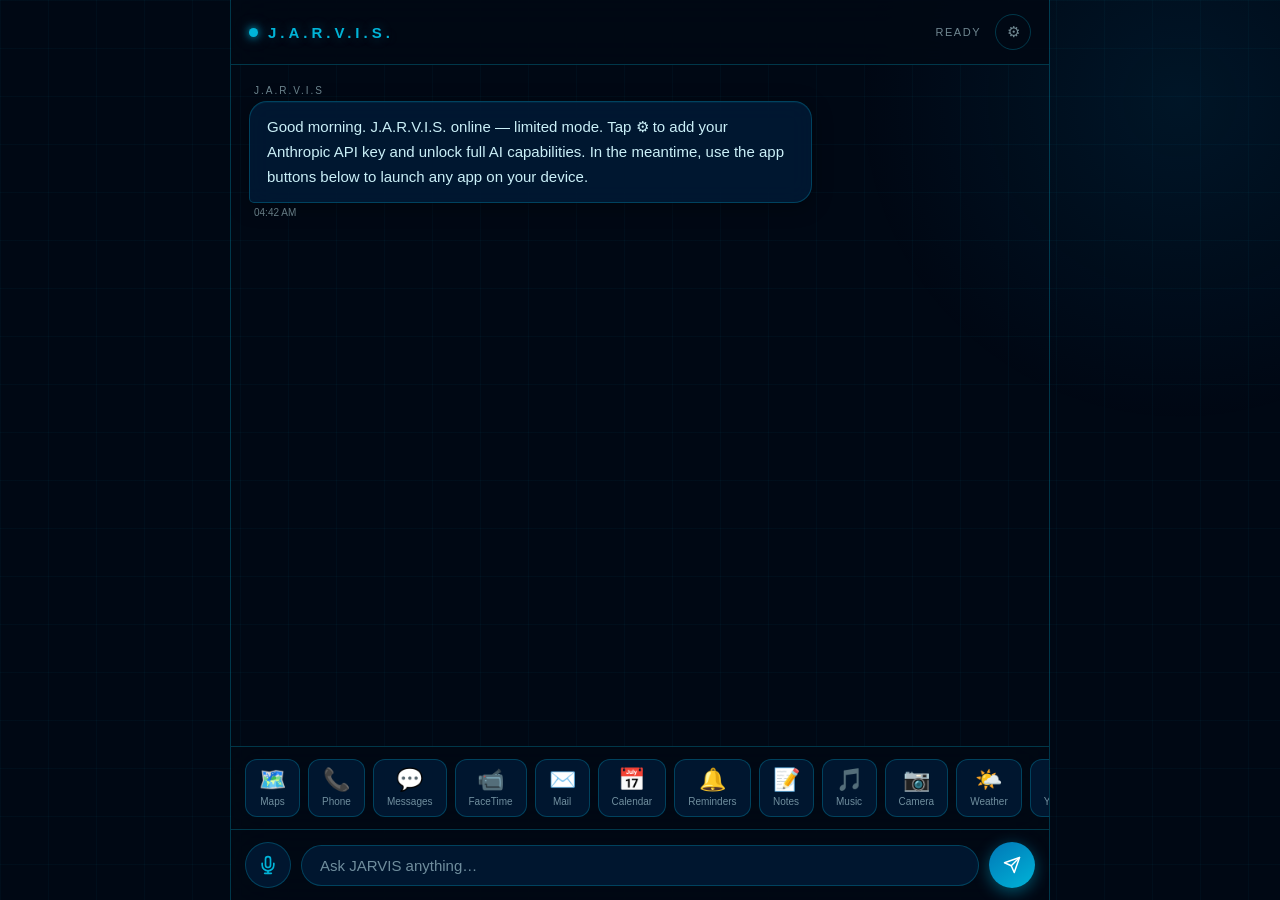
==== assistant/index.html @ 8dcc6b73 "Add JARVIS cross-device AI assistant PWA Adds a full Jarvis-inspired AI personal assistant at /assis" ====
<!DOCTYPE html>
<html lang="en">
<head>
  <meta charset="UTF-8">
  <meta name="viewport" content="width=device-width, initial-scale=1.0, viewport-fit=cover">

  <!-- iOS PWA -->
  <meta name="apple-mobile-web-app-capable" content="yes">
  <meta name="apple-mobile-web-app-status-bar-style" content="black-translucent">
  <meta name="apple-mobile-web-app-title" content="JARVIS">
  <link rel="apple-touch-icon" href="icons/icon.svg">

  <!-- PWA -->
  <link rel="manifest" href="manifest.json">
  <meta name="theme-color" content="#000814">
  <meta name="description" content="Your personal AI assistant — powered by Claude. Works on iPhone, iPad, and MacBook.">

  <title>J.A.R.V.I.S. — AI Assistant</title>
  <link rel="stylesheet" href="css/jarvis.css">
</head>
<body>
<div id="app">

  <!-- ── Header ── -->
  <header id="header">
    <div class="header-left">
      <div class="status-orb" id="status-orb"></div>
      <span class="brand">J.A.R.V.I.S.</span>
    </div>
    <div class="header-right">
      <span id="status-text">Ready</span>
      <button class="icon-btn" id="settings-btn" aria-label="Settings">⚙</button>
    </div>
  </header>

  <!-- ── Chat ── -->
  <main id="chat-area" role="log" aria-live="polite" aria-label="Conversation">
    <div id="messages"></div>
  </main>

  <!-- ── Quick App Launcher ── -->
  <section id="quick-apps" aria-label="Quick app launcher">
    <div class="apps-scroll">

      <button class="app-btn" data-app="maps">
        <span class="app-icon">🗺️</span>
        <span class="app-label">Maps</span>
      </button>

      <button class="app-btn" data-app="phone">
        <span class="app-icon">📞</span>
        <span class="app-label">Phone</span>
      </button>

      <button class="app-btn" data-app="messages">
        <span class="app-icon">💬</span>
        <span class="app-label">Messages</span>
      </button>

      <button class="app-btn" data-app="facetime">
        <span class="app-icon">📹</span>
        <span class="app-label">FaceTime</span>
      </button>

      <button class="app-btn" data-app="mail">
        <span class="app-icon">✉️</span>
        <span class="app-label">Mail</span>
      </button>

      <button class="app-btn" data-app="calendar">
        <span class="app-icon">📅</span>
        <span class="app-label">Calendar</span>
      </button>

      <button class="app-btn" data-app="reminders">
        <span class="app-icon">🔔</span>
        <span class="app-label">Reminders</span>
      </button>

      <button class="app-btn" data-app="notes">
        <span class="app-icon">📝</span>
        <span class="app-label">Notes</span>
      </button>

      <button class="app-btn" data-app="music">
        <span class="app-icon">🎵</span>
        <span class="app-label">Music</span>
      </button>

      <button class="app-btn" data-app="camera">
        <span class="app-icon">📷</span>
        <span class="app-label">Camera</span>
      </button>

      <button class="app-btn" data-app="weather">
        <span class="app-icon">🌤️</span>
        <span class="app-label">Weather</span>
      </button>

      <button class="app-btn" data-app="youtube">
        <span class="app-icon">▶️</span>
        <span class="app-label">YouTube</span>
      </button>

      <button class="app-btn" data-app="spotify">
        <span class="app-icon">🎧</span>
        <span class="app-label">Spotify</span>
      </button>

      <button class="app-btn" data-app="instagram">
        <span class="app-icon">📸</span>
        <span class="app-label">Instagram</span>
      </button>

      <button class="app-btn" data-app="settings">
        <span class="app-icon">⚙️</span>
        <span class="app-label">Settings</span>
      </button>

    </div>
  </section>

  <!-- ── Input bar ── -->
  <footer id="input-area">
    <button class="voice-btn" id="voice-btn" aria-label="Voice input">
      <svg viewBox="0 0 24 24" fill="none" stroke="currentColor" stroke-width="2" stroke-linecap="round" stroke-linejoin="round">
        <path d="M12 2a3 3 0 0 1 3 3v7a3 3 0 0 1-6 0V5a3 3 0 0 1 3-3z"/>
        <path d="M19 10v2a7 7 0 0 1-14 0v-2"/>
        <line x1="12" y1="19" x2="12" y2="22"/>
        <line x1="8"  y1="22" x2="16" y2="22"/>
      </svg>
    </button>

    <input type="text" id="text-input"
           placeholder="Ask JARVIS anything…"
           autocomplete="off"
           autocorrect="off"
           autocapitalize="sentences"
           spellcheck="true"
           enterkeyhint="send"
           aria-label="Message input">

    <button class="send-btn" id="send-btn" aria-label="Send">
      <svg viewBox="0 0 24 24" fill="none" stroke="currentColor" stroke-width="2" stroke-linecap="round" stroke-linejoin="round">
        <line x1="22" y1="2" x2="11" y2="13"/>
        <polygon points="22 2 15 22 11 13 2 9 22 2"/>
      </svg>
    </button>
  </footer>

</div><!-- #app -->

<!-- ── Settings modal ── -->
<div id="settings-modal" class="modal hidden" role="dialog" aria-modal="true" aria-label="Settings">
  <div class="modal-content">
    <div class="modal-handle"></div>
    <h2>Configuration</h2>
    <p class="modal-desc">
      Your API key is stored only on this device — it is never sent anywhere except directly to Anthropic's servers.
      Get a key at <strong>console.anthropic.com</strong>.
    </p>

    <label>
      Anthropic API Key
      <input type="password" id="api-key-input" placeholder="sk-ant-api03-…" autocomplete="off">
    </label>

    <label>
      Your Name
      <input type="text" id="user-name-input" placeholder="e.g. Tony" autocomplete="given-name">
    </label>

    <label>
      Assistant Voice
      <select id="voice-select">
        <option value="">System Default</option>
      </select>
    </label>

    <div class="modal-actions">
      <button id="save-settings-btn"  class="primary-btn">Save</button>
      <button id="close-settings-btn" class="ghost-btn">Cancel</button>
    </div>
  </div>
</div>

<!-- ── Listening overlay ── -->
<div id="listening-overlay" class="hidden" role="status" aria-live="assertive">
  <div class="listening-content">
    <div class="voice-orb">
      <div class="ring ring-1"></div>
      <div class="ring ring-2"></div>
      <div class="ring ring-3"></div>
      <div class="core"></div>
    </div>
    <p id="interim-text">Listening…</p>
    <button id="stop-listening-btn">Stop</button>
  </div>
</div>

<script src="js/main.js"></script>
</body>
</html>
---- assistant/css/jarvis.css ----
:root {
  --bg:           #000814;
  --bg-glass:     rgba(0, 8, 20, 0.88);
  --panel:        rgba(0, 30, 60, 0.72);
  --primary:      #00b4d8;
  --primary-dim:  rgba(0, 180, 216, 0.35);
  --secondary:    #0077b6;
  --accent:       #90e0ef;
  --gold:         #ffd166;
  --text:         #caf0f8;
  --text-dim:     rgba(202, 240, 248, 0.55);
  --border:       rgba(0, 180, 216, 0.28);
  --danger:       #ef233c;
  --success:      #06d6a0;
  --radius:       18px;
  --radius-sm:    12px;
  --safe-t:       env(safe-area-inset-top,    0px);
  --safe-b:       env(safe-area-inset-bottom, 0px);
  --safe-l:       env(safe-area-inset-left,   0px);
  --safe-r:       env(safe-area-inset-right,  0px);
}

/* ── Reset ── */
*, *::before, *::after { margin: 0; padding: 0; box-sizing: border-box; }
html, body { height: 100%; overflow: hidden; }

body {
  background: var(--bg);
  color: var(--text);
  font-family: -apple-system, BlinkMacSystemFont, 'SF Pro Text', 'Segoe UI', sans-serif;
  -webkit-font-smoothing: antialiased;
  -webkit-tap-highlight-color: transparent;
  -webkit-touch-callout: none;
}

/* Subtle hex grid background */
body::before {
  content: '';
  position: fixed;
  inset: 0;
  background-image:
    linear-gradient(rgba(0, 180, 216, 0.04) 1px, transparent 1px),
    linear-gradient(90deg, rgba(0, 180, 216, 0.04) 1px, transparent 1px);
  background-size: 48px 48px;
  pointer-events: none;
  z-index: 0;
}

/* Drifting ambient orb */
body::after {
  content: '';
  position: fixed;
  width: 700px;
  height: 700px;
  border-radius: 50%;
  background: radial-gradient(circle, rgba(0, 119, 182, 0.12) 0%, transparent 65%);
  top: -250px;
  right: -250px;
  animation: drift 25s ease-in-out infinite;
  pointer-events: none;
  z-index: 0;
}

@keyframes drift {
  0%,100% { transform: translate(0,  0  ); }
  25%      { transform: translate(-60px, 120px); }
  50%      { transform: translate(-110px, 60px); }
  75%      { transform: translate(-30px, -40px); }
}

/* ── App Shell ── */
#app {
  position: relative;
  z-index: 1;
  height: 100vh;
  height: 100dvh;
  display: flex;
  flex-direction: column;
  max-width: 820px;
  margin: 0 auto;
}

/* ── Header ── */
#header {
  display: flex;
  align-items: center;
  justify-content: space-between;
  padding: calc(var(--safe-t) + 14px) calc(var(--safe-r) + 18px) 14px calc(var(--safe-l) + 18px);
  background: var(--bg-glass);
  backdrop-filter: blur(24px);
  -webkit-backdrop-filter: blur(24px);
  border-bottom: 1px solid var(--border);
  flex-shrink: 0;
}

.header-left { display: flex; align-items: center; gap: 10px; }
.header-right { display: flex; align-items: center; gap: 14px; }

.status-orb {
  width: 9px;
  height: 9px;
  border-radius: 50%;
  background: var(--primary);
  box-shadow: 0 0 8px var(--primary), 0 0 16px var(--primary-dim);
  animation: pulseOrb 2.4s ease-in-out infinite;
  flex-shrink: 0;
}
.status-orb.thinking {
  background: var(--gold);
  box-shadow: 0 0 8px var(--gold), 0 0 20px rgba(255,209,102,0.5);
  animation: pulseOrb 0.5s ease-in-out infinite;
}
.status-orb.error {
  background: var(--danger);
  box-shadow: 0 0 8px var(--danger);
  animation: none;
}
.status-orb.listening {
  background: var(--danger);
  box-shadow: 0 0 8px var(--danger), 0 0 20px rgba(239,35,60,0.5);
  animation: pulseOrb 0.6s ease-in-out infinite;
}

@keyframes pulseOrb {
  0%,100% { transform: scale(1);   opacity: 1;   }
  50%      { transform: scale(1.4); opacity: 0.65; }
}

.brand {
  font-size: 15px;
  font-weight: 700;
  letter-spacing: 4px;
  color: var(--primary);
  text-shadow: 0 0 12px var(--primary-dim);
  font-variant: small-caps;
}

#status-text {
  font-size: 11px;
  color: var(--text-dim);
  letter-spacing: 1.5px;
  text-transform: uppercase;
}

.icon-btn {
  width: 36px;
  height: 36px;
  border-radius: 50%;
  background: none;
  border: 1px solid var(--border);
  color: var(--text-dim);
  font-size: 15px;
  cursor: pointer;
  display: flex;
  align-items: center;
  justify-content: center;
  transition: border-color 0.2s, color 0.2s, box-shadow 0.2s;
}
.icon-btn:hover, .icon-btn:active {
  border-color: var(--primary);
  color: var(--primary);
  box-shadow: 0 0 10px var(--primary-dim);
}

/* ── Chat Area ── */
#chat-area {
  flex: 1;
  overflow-y: auto;
  overflow-x: hidden;
  padding: 20px 18px;
  display: flex;
  flex-direction: column;
  gap: 14px;
  -webkit-overflow-scrolling: touch;
  scroll-behavior: smooth;
}
#chat-area::-webkit-scrollbar { width: 3px; }
#chat-area::-webkit-scrollbar-track { background: transparent; }
#chat-area::-webkit-scrollbar-thumb { background: var(--border); border-radius: 2px; }

/* ── Messages ── */
.message {
  display: flex;
  flex-direction: column;
  max-width: 86%;
  animation: msgIn 0.28s cubic-bezier(0.34,1.3,0.64,1);
}
@keyframes msgIn {
  from { opacity: 0; transform: translateY(12px) scale(0.97); }
  to   { opacity: 1; transform: translateY(0)   scale(1);    }
}

.message.user      { align-self: flex-end;   align-items: flex-end;   }
.message.assistant { align-self: flex-start;  align-items: flex-start; }
.message.system    { align-self: center;      align-items: center; max-width: 100%; }

.msg-label {
  font-size: 10px;
  letter-spacing: 2px;
  text-transform: uppercase;
  color: var(--text-dim);
  margin-bottom: 5px;
  padding: 0 5px;
}

.msg-bubble {
  padding: 13px 17px;
  border-radius: var(--radius);
  font-size: 15px;
  line-height: 1.65;
  word-break: break-word;
}

.message.user .msg-bubble {
  background: linear-gradient(145deg, var(--secondary), var(--primary));
  border-bottom-right-radius: 5px;
  color: #fff;
  box-shadow: 0 5px 22px rgba(0, 119, 182, 0.45);
}

.message.assistant .msg-bubble {
  background: var(--panel);
  border: 1px solid var(--border);
  border-bottom-left-radius: 5px;
  backdrop-filter: blur(12px);
  -webkit-backdrop-filter: blur(12px);
  color: var(--text);
  box-shadow: 0 4px 20px rgba(0,0,0,0.35), inset 0 1px 0 rgba(0,180,216,0.08);
}

.message.system .msg-bubble {
  background: rgba(255,255,255,0.04);
  border: 1px solid rgba(255,255,255,0.08);
  border-radius: 20px;
  font-size: 12px;
  color: var(--text-dim);
  padding: 7px 16px;
  text-align: center;
}

.msg-time {
  font-size: 10px;
  color: var(--text-dim);
  margin-top: 4px;
  padding: 0 5px;
}

/* Typing dots */
.typing-indicator {
  display: flex;
  gap: 5px;
  padding: 14px 18px;
  background: var(--panel);
  border: 1px solid var(--border);
  border-radius: var(--radius);
  border-bottom-left-radius: 5px;
  width: fit-content;
  backdrop-filter: blur(12px);
  -webkit-backdrop-filter: blur(12px);
}
.typing-dot {
  width: 6px;
  height: 6px;
  border-radius: 50%;
  background: var(--primary);
  animation: typeDot 1.3s ease-in-out infinite;
}
.typing-dot:nth-child(2) { animation-delay: 0.22s; }
.typing-dot:nth-child(3) { animation-delay: 0.44s; }
@keyframes typeDot {
  0%,100% { transform: translateY(0);   opacity: 0.4; }
  50%      { transform: translateY(-5px); opacity: 1;   }
}

/* ── Quick App Launcher ── */
#quick-apps {
  flex-shrink: 0;
  padding: 8px 0;
  background: var(--bg-glass);
  backdrop-filter: blur(24px);
  -webkit-backdrop-filter: blur(24px);
  border-top:    1px solid var(--border);
  border-bottom: 1px solid var(--border);
}

.apps-scroll {
  display: flex;
  gap: 8px;
  padding: 4px calc(var(--safe-l) + 14px) 4px calc(var(--safe-l) + 14px);
  overflow-x: auto;
  scrollbar-width: none;
  -ms-overflow-style: none;
}
.apps-scroll::-webkit-scrollbar { display: none; }

.app-btn {
  display: flex;
  flex-direction: column;
  align-items: center;
  gap: 5px;
  background: var(--panel);
  border: 1px solid var(--border);
  border-radius: var(--radius-sm);
  padding: 9px 13px;
  cursor: pointer;
  flex-shrink: 0;
  color: var(--text);
  transition: background 0.18s, border-color 0.18s, transform 0.18s, box-shadow 0.18s;
}
.app-btn:hover, .app-btn:active {
  background: rgba(0,180,216,0.14);
  border-color: var(--primary);
  box-shadow: 0 0 14px var(--primary-dim);
  transform: translateY(-2px);
}
.app-icon  { font-size: 22px; line-height: 1; }
.app-label { font-size: 10px; color: var(--text-dim); white-space: nowrap; }

/* ── Input Area ── */
#input-area {
  display: flex;
  align-items: center;
  gap: 10px;
  padding: 12px calc(var(--safe-r) + 14px) calc(12px + var(--safe-b)) calc(var(--safe-l) + 14px);
  background: var(--bg-glass);
  backdrop-filter: blur(24px);
  -webkit-backdrop-filter: blur(24px);
  flex-shrink: 0;
}

.voice-btn {
  width: 46px;
  height: 46px;
  border-radius: 50%;
  background: var(--panel);
  border: 1px solid var(--border);
  color: var(--primary);
  cursor: pointer;
  display: flex;
  align-items: center;
  justify-content: center;
  flex-shrink: 0;
  transition: background 0.2s, border-color 0.2s, box-shadow 0.2s;
}
.voice-btn svg { width: 20px; height: 20px; }
.voice-btn:hover, .voice-btn:active {
  background: rgba(0,180,216,0.18);
  border-color: var(--primary);
  box-shadow: 0 0 16px var(--primary-dim);
}
.voice-btn.listening {
  background: rgba(239,35,60,0.18);
  border-color: var(--danger);
  color: var(--danger);
  animation: voicePulse 0.9s ease-in-out infinite;
}
@keyframes voicePulse {
  0%,100% { box-shadow: 0 0 12px rgba(239,35,60,0.4); }
  50%      { box-shadow: 0 0 28px rgba(239,35,60,0.8); }
}

#text-input {
  flex: 1;
  min-width: 0;
  background: var(--panel);
  border: 1px solid var(--border);
  border-radius: 23px;
  padding: 11px 18px;
  color: var(--text);
  font-size: 15px;
  font-family: inherit;
  outline: none;
  transition: border-color 0.2s, box-shadow 0.2s;
}
#text-input::placeholder { color: var(--text-dim); }
#text-input:focus {
  border-color: var(--primary);
  box-shadow: 0 0 0 3px var(--primary-dim);
}

.send-btn {
  width: 46px;
  height: 46px;
  border-radius: 50%;
  background: linear-gradient(145deg, var(--secondary), var(--primary));
  border: none;
  color: #fff;
  cursor: pointer;
  display: flex;
  align-items: center;
  justify-content: center;
  flex-shrink: 0;
  box-shadow: 0 4px 16px rgba(0,180,216,0.45);
  transition: transform 0.15s, box-shadow 0.15s;
}
.send-btn svg { width: 18px; height: 18px; }
.send-btn:hover, .send-btn:active {
  transform: scale(1.1);
  box-shadow: 0 6px 22px rgba(0,180,216,0.65);
}

/* ── Listening Overlay ── */
#listening-overlay {
  position: fixed;
  inset: 0;
  background: rgba(0, 8, 20, 0.94);
  backdrop-filter: blur(24px);
  -webkit-backdrop-filter: blur(24px);
  display: flex;
  align-items: center;
  justify-content: center;
  z-index: 100;
  animation: fadeIn 0.2s ease-out;
}
#listening-overlay.hidden { display: none; }

.listening-content {
  display: flex;
  flex-direction: column;
  align-items: center;
  gap: 28px;
  padding: 20px;
}

.voice-orb {
  position: relative;
  width: 160px;
  height: 160px;
  display: flex;
  align-items: center;
  justify-content: center;
}
.ring {
  position: absolute;
  border-radius: 50%;
  border: 2px solid var(--primary);
  animation: ringExpand 2.2s ease-out infinite;
}
.ring-1 { width: 76px;  height: 76px;  animation-delay: 0s;    }
.ring-2 { width: 110px; height: 110px; animation-delay: 0.44s; }
.ring-3 { width: 148px; height: 148px; animation-delay: 0.88s; }
@keyframes ringExpand {
  0%   { opacity: 0.9; transform: scale(0.75); }
  100% { opacity: 0;   transform: scale(1.05); }
}
.core {
  width: 64px;
  height: 64px;
  border-radius: 50%;
  background: radial-gradient(circle, var(--primary) 0%, var(--secondary) 55%, transparent 100%);
  box-shadow: 0 0 32px var(--primary), 0 0 64px var(--primary-dim);
  animation: coreBreath 1.2s ease-in-out infinite;
  z-index: 1;
}
@keyframes coreBreath {
  0%,100% { box-shadow: 0 0 32px var(--primary), 0 0 64px var(--primary-dim); transform: scale(1);    }
  50%      { box-shadow: 0 0 50px var(--primary), 0 0 100px var(--primary-dim); transform: scale(1.06); }
}

#interim-text {
  font-size: 17px;
  color: var(--accent);
  text-align: center;
  max-width: 300px;
  min-height: 52px;
  letter-spacing: 0.3px;
  line-height: 1.5;
}

#stop-listening-btn {
  background: rgba(239, 35, 60, 0.18);
  border: 1px solid var(--danger);
  color: var(--danger);
  padding: 11px 30px;
  border-radius: 22px;
  cursor: pointer;
  font-size: 13px;
  letter-spacing: 1.5px;
  text-transform: uppercase;
  transition: background 0.2s;
  font-family: inherit;
}
#stop-listening-btn:hover { background: rgba(239, 35, 60, 0.38); }

/* ── Settings Modal ── */
.modal {
  position: fixed;
  inset: 0;
  background: rgba(0, 0, 0, 0.72);
  backdrop-filter: blur(14px);
  -webkit-backdrop-filter: blur(14px);
  display: flex;
  align-items: flex-end;
  justify-content: center;
  z-index: 200;
  animation: fadeIn 0.2s ease-out;
}
.modal.hidden { display: none; }

.modal-content {
  background: #00101e;
  border: 1px solid var(--border);
  border-radius: var(--radius) var(--radius) 0 0;
  padding: 28px 22px calc(28px + var(--safe-b));
  width: 100%;
  max-width: 600px;
  animation: slideUp 0.3s cubic-bezier(0.34,1.1,0.64,1);
}
@keyframes slideUp {
  from { transform: translateY(100%); }
  to   { transform: translateY(0); }
}

.modal-handle {
  width: 38px;
  height: 4px;
  background: var(--border);
  border-radius: 2px;
  margin: -8px auto 22px;
}

.modal-content h2 {
  font-size: 18px;
  color: var(--primary);
  letter-spacing: 3px;
  text-transform: uppercase;
  margin-bottom: 8px;
}
.modal-desc {
  font-size: 13px;
  color: var(--text-dim);
  line-height: 1.55;
  margin-bottom: 22px;
}
.modal-content label {
  display: flex;
  flex-direction: column;
  gap: 7px;
  font-size: 11px;
  color: var(--text-dim);
  letter-spacing: 1.5px;
  text-transform: uppercase;
  margin-bottom: 16px;
}
.modal-content input,
.modal-content select {
  background: rgba(0, 30, 60, 0.85);
  border: 1px solid var(--border);
  border-radius: var(--radius-sm);
  padding: 12px 15px;
  color: var(--text);
  font-size: 15px;
  font-family: inherit;
  outline: none;
  width: 100%;
  transition: border-color 0.2s;
  appearance: none;
  -webkit-appearance: none;
}
.modal-content input:focus,
.modal-content select:focus { border-color: var(--primary); }
.modal-content select option { background: #001220; }

.modal-actions { display: flex; gap: 10px; margin-top: 6px; }

.primary-btn {
  flex: 1;
  background: linear-gradient(145deg, var(--secondary), var(--primary));
  border: none;
  border-radius: var(--radius-sm);
  padding: 15px;
  color: #fff;
  font-size: 15px;
  font-weight: 600;
  font-family: inherit;
  cursor: pointer;
  letter-spacing: 0.5px;
  transition: opacity 0.2s;
}
.primary-btn:hover { opacity: 0.88; }

.ghost-btn {
  flex: 1;
  background: none;
  border: 1px solid var(--border);
  border-radius: var(--radius-sm);
  padding: 15px;
  color: var(--text-dim);
  font-size: 15px;
  font-family: inherit;
  cursor: pointer;
  transition: border-color 0.2s, color 0.2s;
}
.ghost-btn:hover { border-color: var(--primary); color: var(--primary); }

/* ── Utilities ── */
@keyframes fadeIn {
  from { opacity: 0; }
  to   { opacity: 1; }
}

/* ── Responsive: tablet / Mac ── */
@media (min-width: 680px) {
  #app {
    border-left:  1px solid var(--border);
    border-right: 1px solid var(--border);
  }
  .message { max-width: 72%; }
  .modal-content {
    border-radius: var(--radius);
    margin-bottom: 40px;
  }
  .modal { align-items: center; }
}

@media (prefers-color-scheme: light) {
  /* Force dark mode — JARVIS is always dark */
  :root { color-scheme: dark; }
}
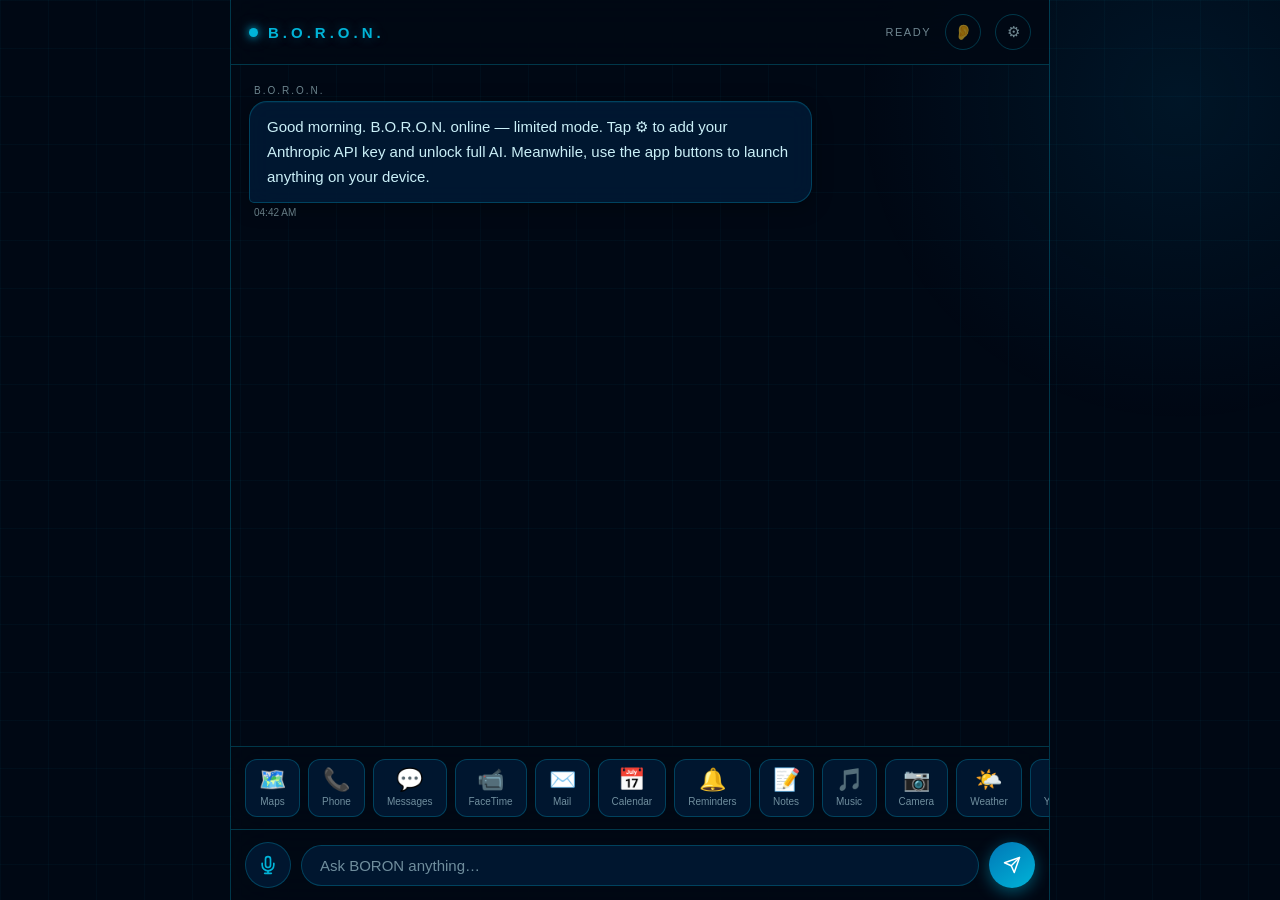
==== commit db100e71: "Rename assistant to BORON and add Hey Boron wake word - Rename all UI text, labels, and branding fro" ====
--- a/assistant/index.html
+++ b/assistant/index.html
@@ -7,15 +7,15 @@
   <!-- iOS PWA -->
   <meta name="apple-mobile-web-app-capable" content="yes">
   <meta name="apple-mobile-web-app-status-bar-style" content="black-translucent">
-  <meta name="apple-mobile-web-app-title" content="JARVIS">
+  <meta name="apple-mobile-web-app-title" content="BORON">
   <link rel="apple-touch-icon" href="icons/icon.svg">
 
   <!-- PWA -->
   <link rel="manifest" href="manifest.json">
   <meta name="theme-color" content="#000814">
-  <meta name="description" content="Your personal AI assistant — powered by Claude. Works on iPhone, iPad, and MacBook.">
-
-  <title>J.A.R.V.I.S. — AI Assistant</title>
+  <meta name="description" content="BORON — your personal AI assistant powered by Claude. Works on iPhone, iPad, and MacBook.">
+
+  <title>B.O.R.O.N. — AI Assistant</title>
   <link rel="stylesheet" href="css/jarvis.css">
 </head>
 <body>
@@ -25,10 +25,11 @@
   <header id="header">
     <div class="header-left">
       <div class="status-orb" id="status-orb"></div>
-      <span class="brand">J.A.R.V.I.S.</span>
+      <span class="brand">B.O.R.O.N.</span>
     </div>
     <div class="header-right">
       <span id="status-text">Ready</span>
+      <button class="icon-btn wake-btn" id="wake-btn" aria-label="Toggle Hey Boron wake word" title="Hey Boron">👂</button>
       <button class="icon-btn" id="settings-btn" aria-label="Settings">⚙</button>
     </div>
   </header>
@@ -132,7 +133,7 @@
     </button>
 
     <input type="text" id="text-input"
-           placeholder="Ask JARVIS anything…"
+           placeholder="Ask BORON anything…"
            autocomplete="off"
            autocorrect="off"
            autocapitalize="sentences"
--- a/assistant/css/jarvis.css
+++ b/assistant/css/jarvis.css
@@ -599,6 +599,41 @@
   to   { opacity: 1; }
 }
 
+/* ── Wake word button ── */
+.wake-btn.active {
+  border-color: var(--success);
+  color: var(--success);
+  box-shadow: 0 0 10px rgba(6, 214, 160, 0.4);
+  animation: wakeGlow 2s ease-in-out infinite;
+}
+@keyframes wakeGlow {
+  0%,100% { box-shadow: 0 0 8px  rgba(6,214,160,0.35); }
+  50%      { box-shadow: 0 0 18px rgba(6,214,160,0.7);  }
+}
+
+/* Wake word "standby" badge shown at top of chat */
+#wake-badge {
+  display: flex;
+  align-items: center;
+  gap: 7px;
+  align-self: center;
+  background: rgba(6, 214, 160, 0.1);
+  border: 1px solid rgba(6, 214, 160, 0.35);
+  border-radius: 20px;
+  padding: 5px 14px;
+  font-size: 11px;
+  color: var(--success);
+  letter-spacing: 1px;
+  animation: fadeIn 0.3s ease-out;
+}
+#wake-badge .dot {
+  width: 6px;
+  height: 6px;
+  border-radius: 50%;
+  background: var(--success);
+  animation: pulseOrb 1.8s ease-in-out infinite;
+}
+
 /* ── Responsive: tablet / Mac ── */
 @media (min-width: 680px) {
   #app {
